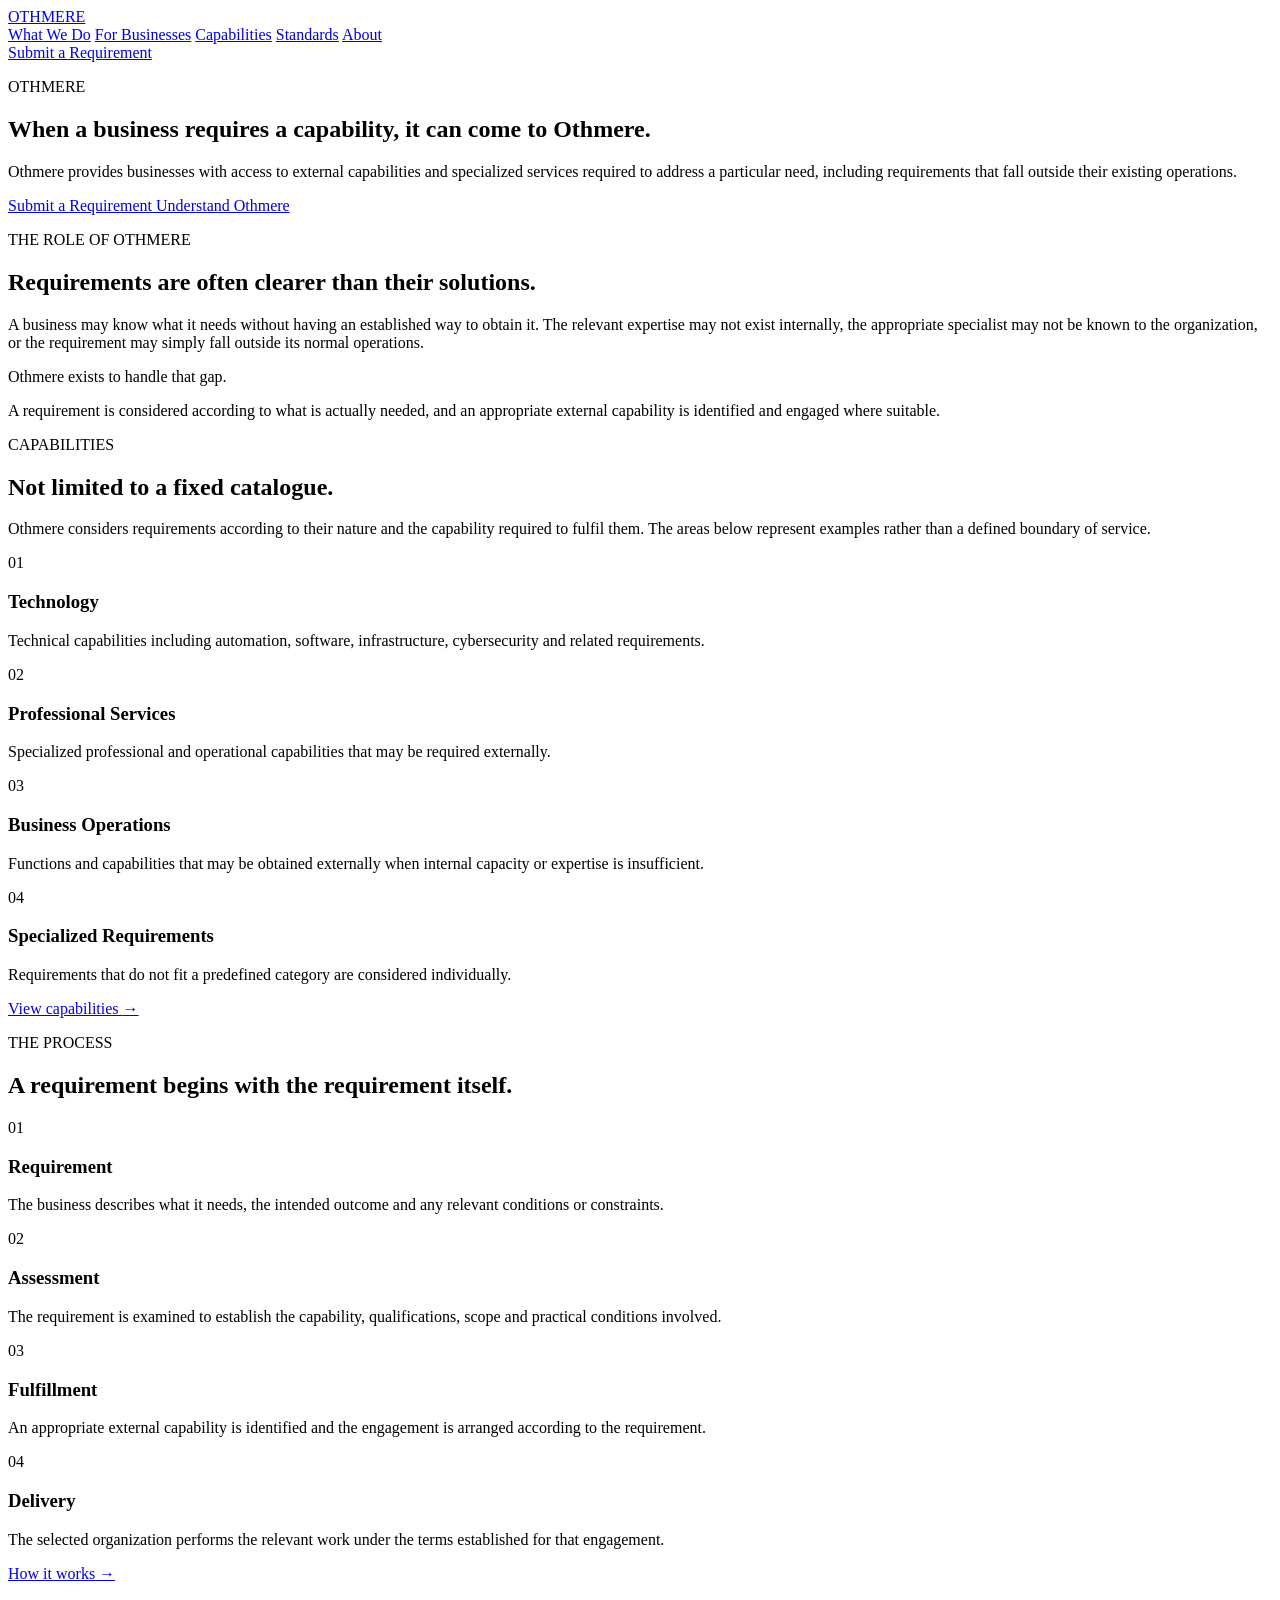
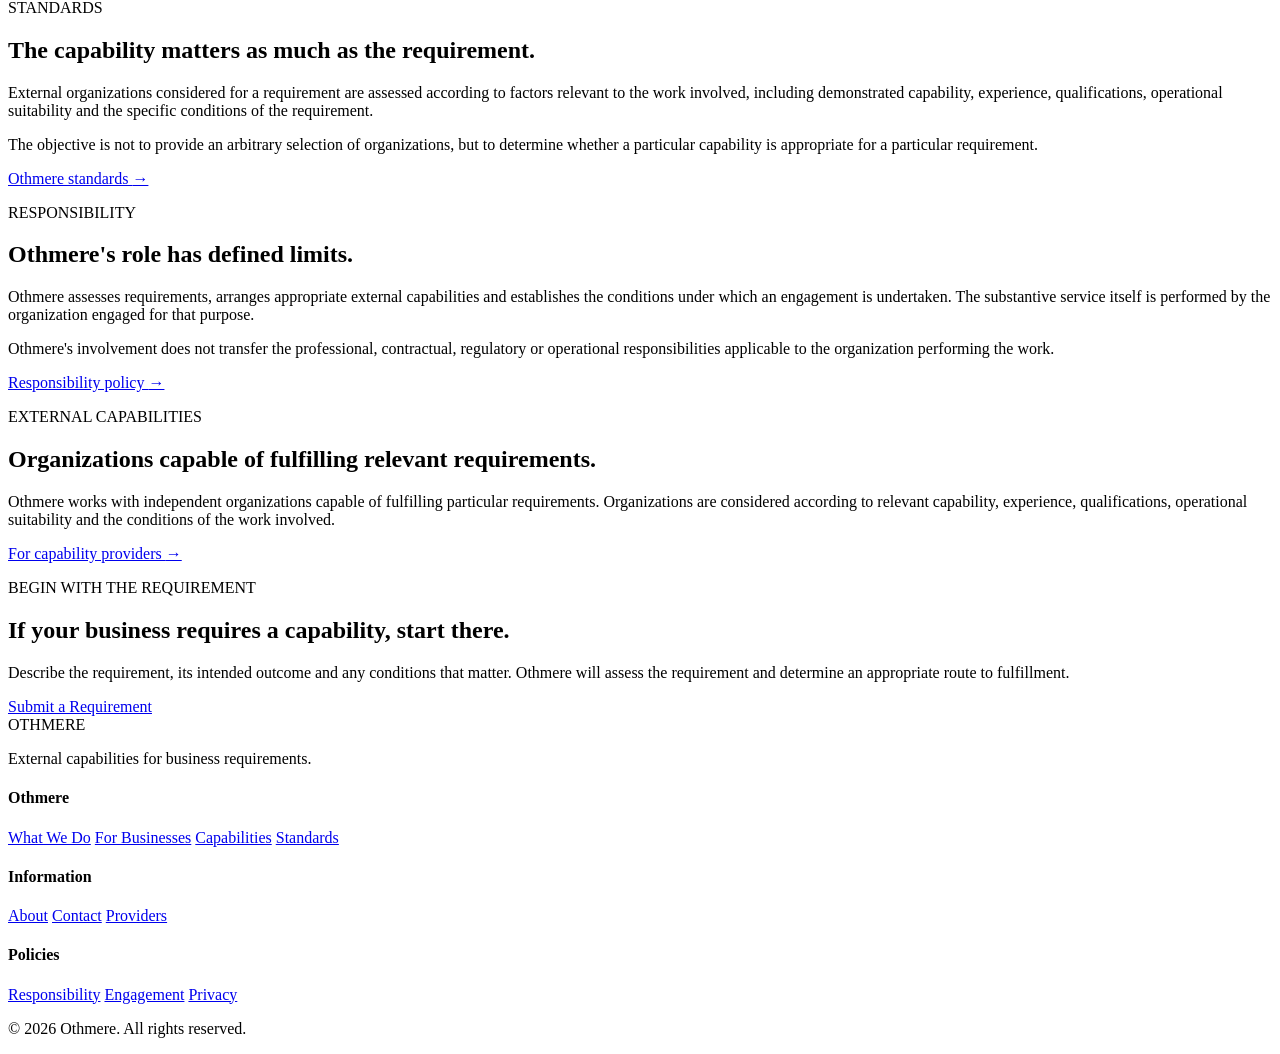
==== index.html @ 58659d44 "Create index.html" ====
<!DOCTYPE html>
<html lang="en">
<head>
    <meta charset="UTF-8">
    <meta name="viewport" content="width=device-width, initial-scale=1.0">

    <title>Othmere</title>

    <meta name="description" content="Othmere provides businesses with access to external capabilities required to address specific requirements.">

    <link rel="stylesheet" href="css/style.css">
</head>

<body>

    <header class="site-header">
        <div class="container header-inner">

            <a href="index.html" class="brand">
                OTHMERE
            </a>

            <nav class="main-nav">
                <a href="what-we-do/">What We Do</a>
                <a href="for-businesses/">For Businesses</a>
                <a href="capabilities/">Capabilities</a>
                <a href="standards/">Standards</a>
                <a href="about/">About</a>
            </nav>

            <a href="contact/" class="header-action">
                Submit a Requirement
            </a>

        </div>
    </header>


    <main>

        <!-- HERO -->

        <section class="hero">
            <div class="container hero-inner">

                <div class="hero-content">

                    <p class="eyebrow">
                        OTHMERE
                    </p>

                    <h1>
                        When a business requires a capability, it can come to Othmere.
                    </h1>

                    <p class="hero-text">
                        Othmere provides businesses with access to external capabilities and specialized services required to address a particular need, including requirements that fall outside their existing operations.
                    </p>

                    <div class="hero-actions">
                        <a href="contact/" class="button button-primary">
                            Submit a Requirement
                        </a>

                        <a href="what-we-do/" class="button button-secondary">
                            Understand Othmere
                        </a>
                    </div>

                </div>

            </div>
        </section>


        <!-- WHY OTHMERE EXISTS -->

        <section class="section section-introduction">
            <div class="container two-column">

                <div>
                    <p class="section-label">
                        THE ROLE OF OTHMERE
                    </p>

                    <h2>
                        Requirements are often clearer than their solutions.
                    </h2>
                </div>

                <div class="section-copy">

                    <p>
                        A business may know what it needs without having an established way to obtain it. The relevant expertise may not exist internally, the appropriate specialist may not be known to the organization, or the requirement may simply fall outside its normal operations.
                    </p>

                    <p>
                        Othmere exists to handle that gap.
                    </p>

                    <p>
                        A requirement is considered according to what is actually needed, and an appropriate external capability is identified and engaged where suitable.
                    </p>

                </div>

            </div>
        </section>


        <!-- CAPABILITIES -->

        <section class="section section-capabilities">
            <div class="container">

                <div class="section-heading">

                    <p class="section-label">
                        CAPABILITIES
                    </p>

                    <h2>
                        Not limited to a fixed catalogue.
                    </h2>

                    <p>
                        Othmere considers requirements according to their nature and the capability required to fulfil them. The areas below represent examples rather than a defined boundary of service.
                    </p>

                </div>


                <div class="capability-grid">

                    <article class="capability-card">
                        <span class="card-number">01</span>

                        <h3>Technology</h3>

                        <p>
                            Technical capabilities including automation, software, infrastructure, cybersecurity and related requirements.
                        </p>
                    </article>


                    <article class="capability-card">
                        <span class="card-number">02</span>

                        <h3>Professional Services</h3>

                        <p>
                            Specialized professional and operational capabilities that may be required externally.
                        </p>
                    </article>


                    <article class="capability-card">
                        <span class="card-number">03</span>

                        <h3>Business Operations</h3>

                        <p>
                            Functions and capabilities that may be obtained externally when internal capacity or expertise is insufficient.
                        </p>
                    </article>


                    <article class="capability-card">
                        <span class="card-number">04</span>

                        <h3>Specialized Requirements</h3>

                        <p>
                            Requirements that do not fit a predefined category are considered individually.
                        </p>
                    </article>

                </div>


                <div class="section-link">
                    <a href="capabilities/">
                        View capabilities
                        <span>→</span>
                    </a>
                </div>

            </div>
        </section>


        <!-- HOW IT WORKS -->

        <section class="section section-process">
            <div class="container">

                <div class="section-heading">

                    <p class="section-label">
                        THE PROCESS
                    </p>

                    <h2>
                        A requirement begins with the requirement itself.
                    </h2>

                </div>


                <div class="process-grid">

                    <article class="process-item">
                        <span class="process-number">01</span>

                        <h3>Requirement</h3>

                        <p>
                            The business describes what it needs, the intended outcome and any relevant conditions or constraints.
                        </p>
                    </article>


                    <article class="process-item">
                        <span class="process-number">02</span>

                        <h3>Assessment</h3>

                        <p>
                            The requirement is examined to establish the capability, qualifications, scope and practical conditions involved.
                        </p>
                    </article>


                    <article class="process-item">
                        <span class="process-number">03</span>

                        <h3>Fulfillment</h3>

                        <p>
                            An appropriate external capability is identified and the engagement is arranged according to the requirement.
                        </p>
                    </article>


                    <article class="process-item">
                        <span class="process-number">04</span>

                        <h3>Delivery</h3>

                        <p>
                            The selected organization performs the relevant work under the terms established for that engagement.
                        </p>
                    </article>

                </div>


                <div class="section-link">
                    <a href="how-it-works/">
                        How it works
                        <span>→</span>
                    </a>
                </div>

            </div>
        </section>


        <!-- STANDARDS -->

        <section class="section section-standards">
            <div class="container two-column">

                <div>
                    <p class="section-label">
                        STANDARDS
                    </p>

                    <h2>
                        The capability matters as much as the requirement.
                    </h2>
                </div>

                <div class="section-copy">

                    <p>
                        External organizations considered for a requirement are assessed according to factors relevant to the work involved, including demonstrated capability, experience, qualifications, operational suitability and the specific conditions of the requirement.
                    </p>

                    <p>
                        The objective is not to provide an arbitrary selection of organizations, but to determine whether a particular capability is appropriate for a particular requirement.
                    </p>

                    <a href="standards/" class="text-link">
                        Othmere standards
                        <span>→</span>
                    </a>

                </div>

            </div>
        </section>


        <!-- RESPONSIBILITY -->

        <section class="section section-responsibility">
            <div class="container responsibility-inner">

                <div>
                    <p class="section-label">
                        RESPONSIBILITY
                    </p>

                    <h2>
                        Othmere's role has defined limits.
                    </h2>
                </div>

                <div class="section-copy">

                    <p>
                        Othmere assesses requirements, arranges appropriate external capabilities and establishes the conditions under which an engagement is undertaken. The substantive service itself is performed by the organization engaged for that purpose.
                    </p>

                    <p>
                        Othmere's involvement does not transfer the professional, contractual, regulatory or operational responsibilities applicable to the organization performing the work.
                    </p>

                    <a href="policies/responsibility/" class="text-link">
                        Responsibility policy
                        <span>→</span>
                    </a>

                </div>

            </div>
        </section>


        <!-- PROVIDERS -->

        <section class="section section-providers">
            <div class="container provider-inner">

                <div>
                    <p class="section-label">
                        EXTERNAL CAPABILITIES
                    </p>

                    <h2>
                        Organizations capable of fulfilling relevant requirements.
                    </h2>
                </div>

                <div class="section-copy">

                    <p>
                        Othmere works with independent organizations capable of fulfilling particular requirements. Organizations are considered according to relevant capability, experience, qualifications, operational suitability and the conditions of the work involved.
                    </p>

                    <a href="providers/" class="text-link">
                        For capability providers
                        <span>→</span>
                    </a>

                </div>

            </div>
        </section>


        <!-- FINAL CTA -->

        <section class="section section-final">

            <div class="container final-inner">

                <p class="section-label">
                    BEGIN WITH THE REQUIREMENT
                </p>

                <h2>
                    If your business requires a capability, start there.
                </h2>

                <p>
                    Describe the requirement, its intended outcome and any conditions that matter. Othmere will assess the requirement and determine an appropriate route to fulfillment.
                </p>

                <a href="contact/" class="button button-primary">
                    Submit a Requirement
                </a>

            </div>

        </section>

    </main>


    <footer class="site-footer">

        <div class="container footer-grid">

            <div class="footer-brand">
                <div class="brand">
                    OTHMERE
                </div>

                <p>
                    External capabilities for business requirements.
                </p>
            </div>


            <div class="footer-column">

                <h4>Othmere</h4>

                <a href="what-we-do/">What We Do</a>
                <a href="for-businesses/">For Businesses</a>
                <a href="capabilities/">Capabilities</a>
                <a href="standards/">Standards</a>

            </div>


            <div class="footer-column">

                <h4>Information</h4>

                <a href="about/">About</a>
                <a href="contact/">Contact</a>
                <a href="providers/">Providers</a>

            </div>


            <div class="footer-column">

                <h4>Policies</h4>

                <a href="policies/responsibility/">Responsibility</a>
                <a href="policies/engagement/">Engagement</a>
                <a href="policies/privacy/">Privacy</a>

            </div>

        </div>


        <div class="container footer-bottom">

            <p>
                © 2026 Othmere. All rights reserved.
            </p>

        </div>

    </footer>


    <script src="js/main.js"></script>

</body>
  </html>
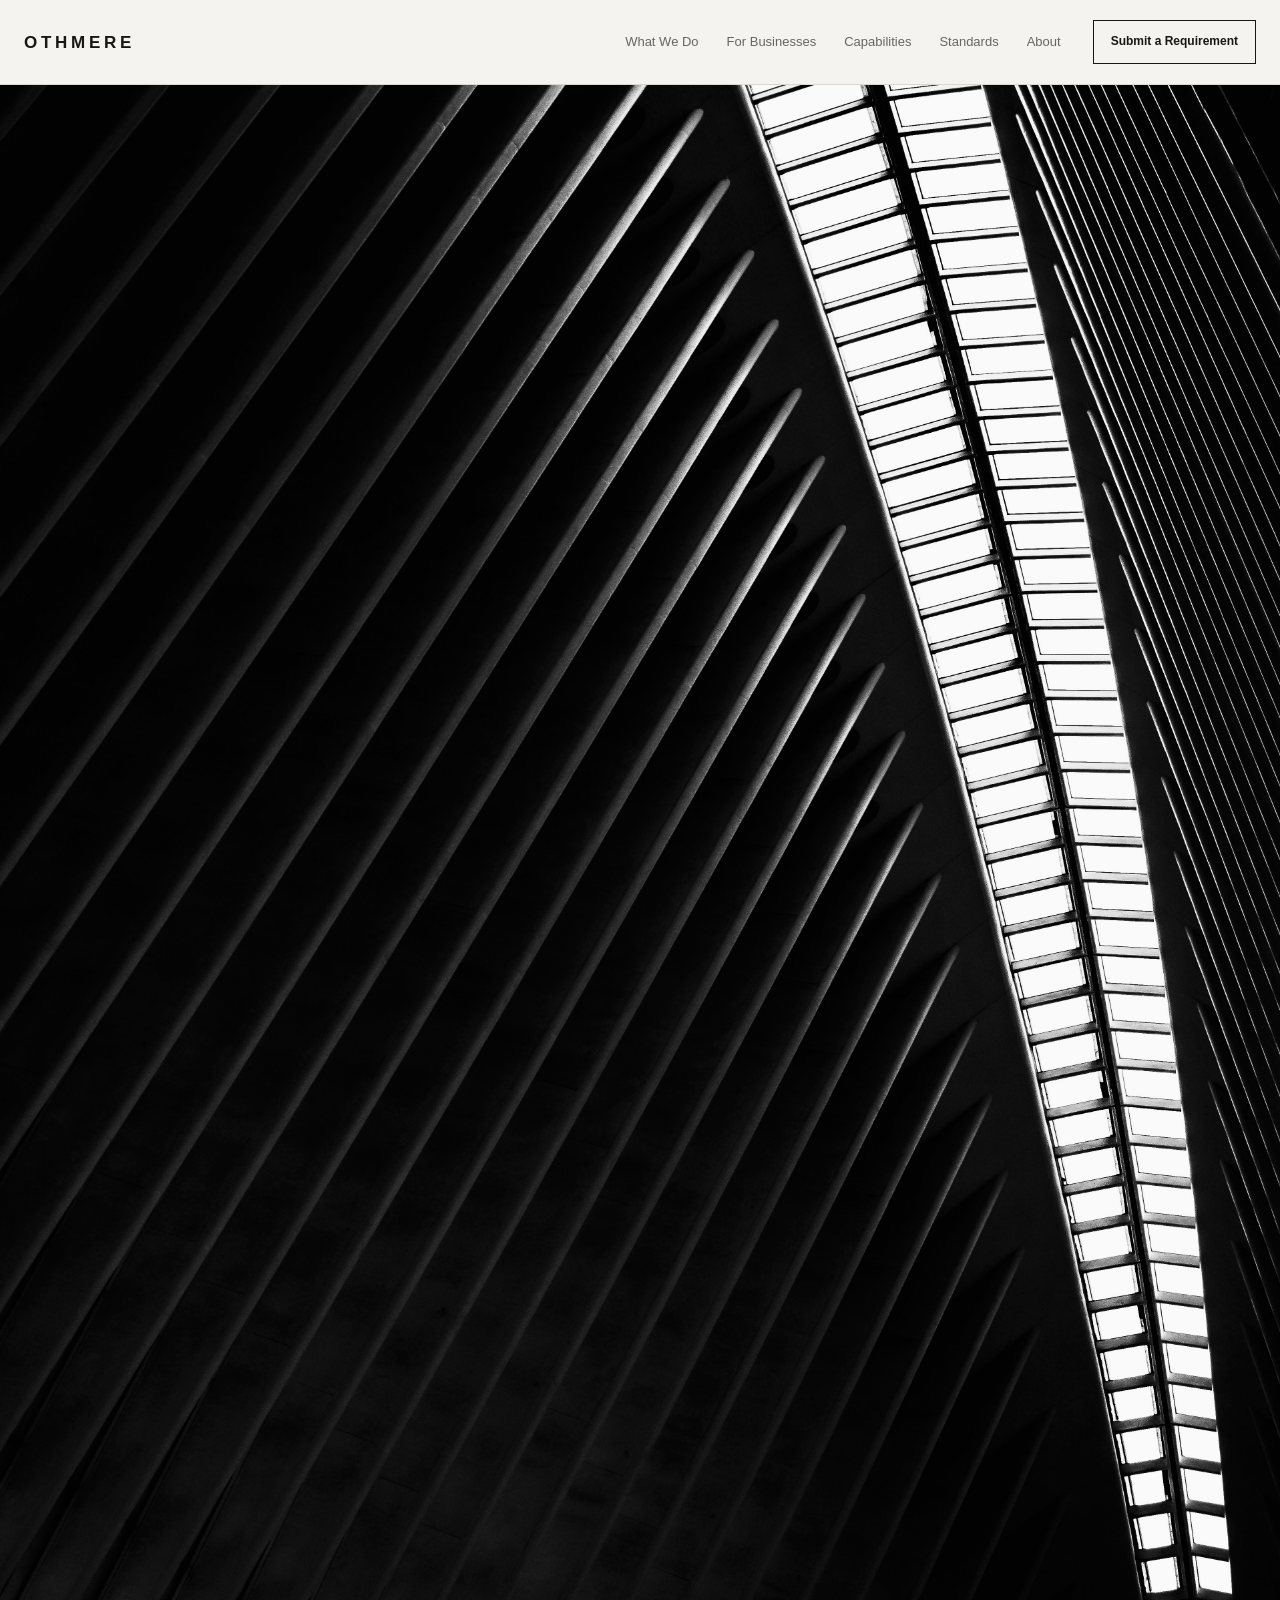
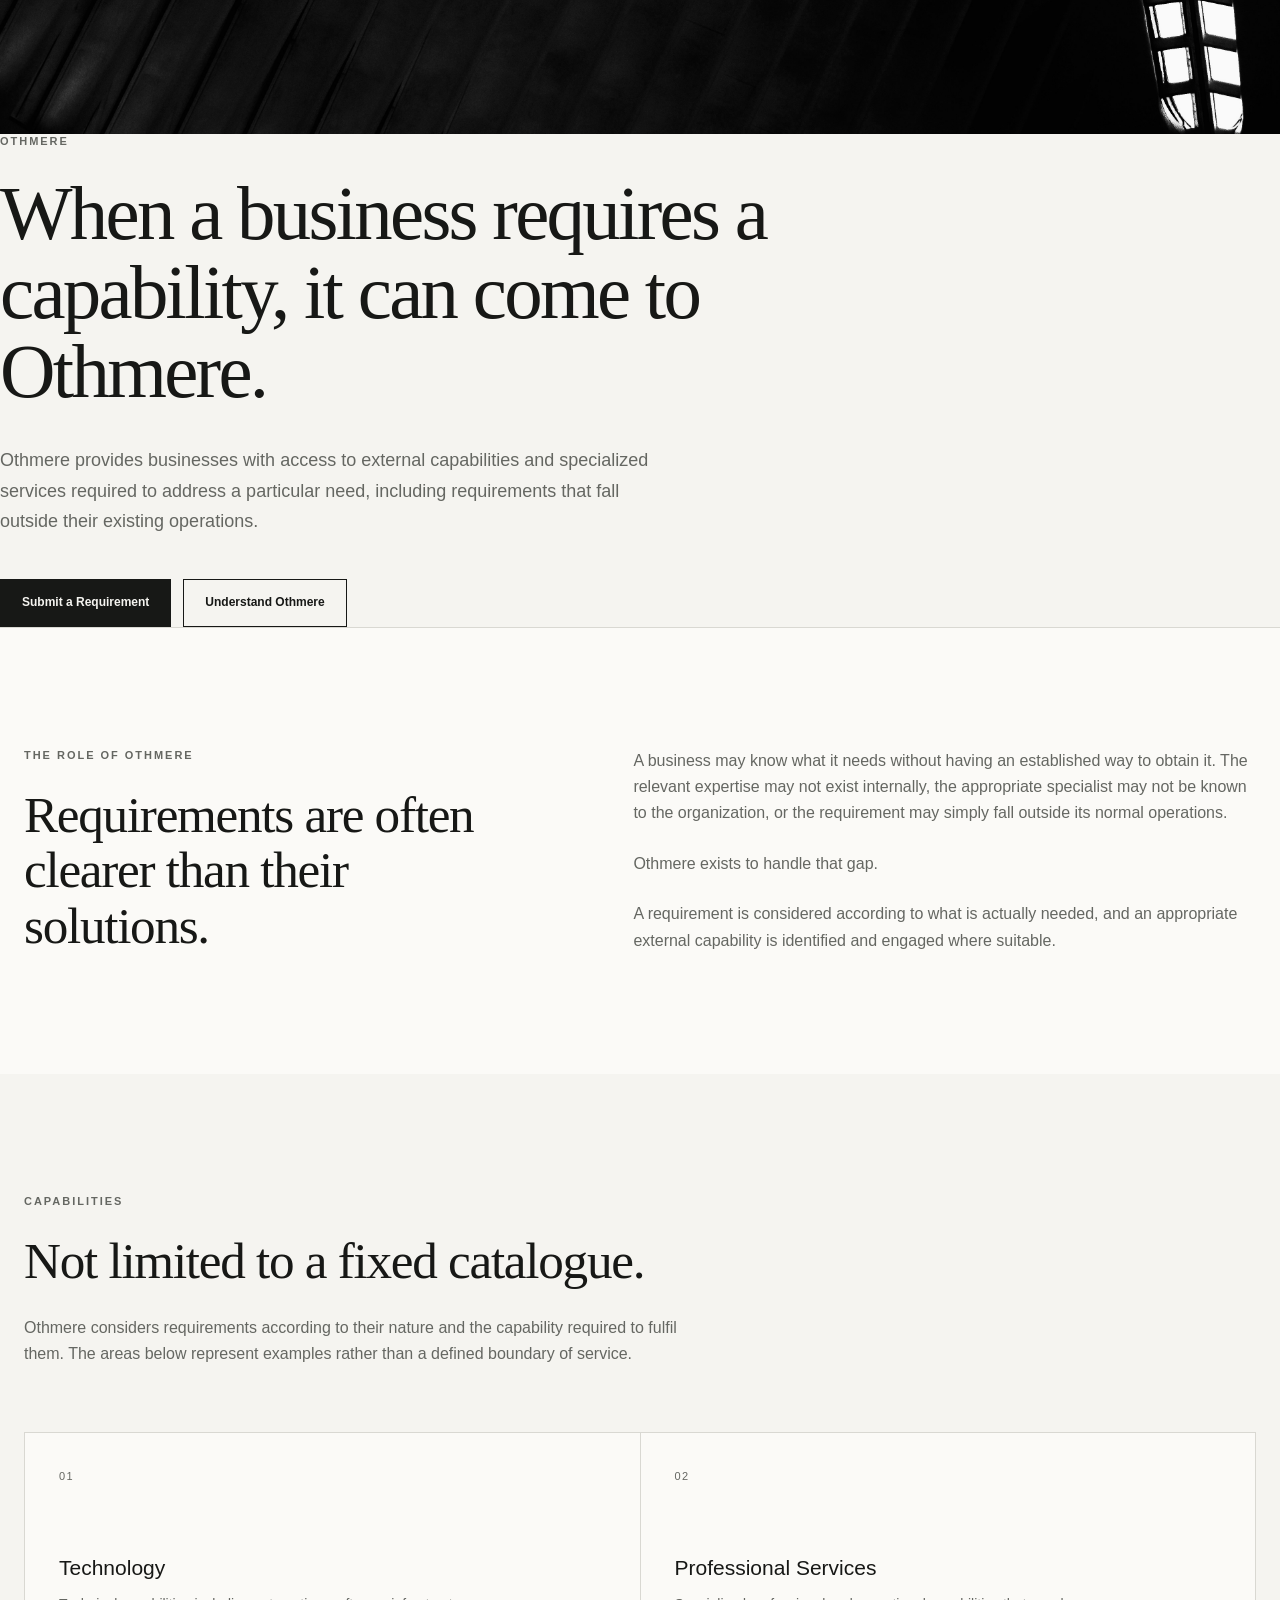
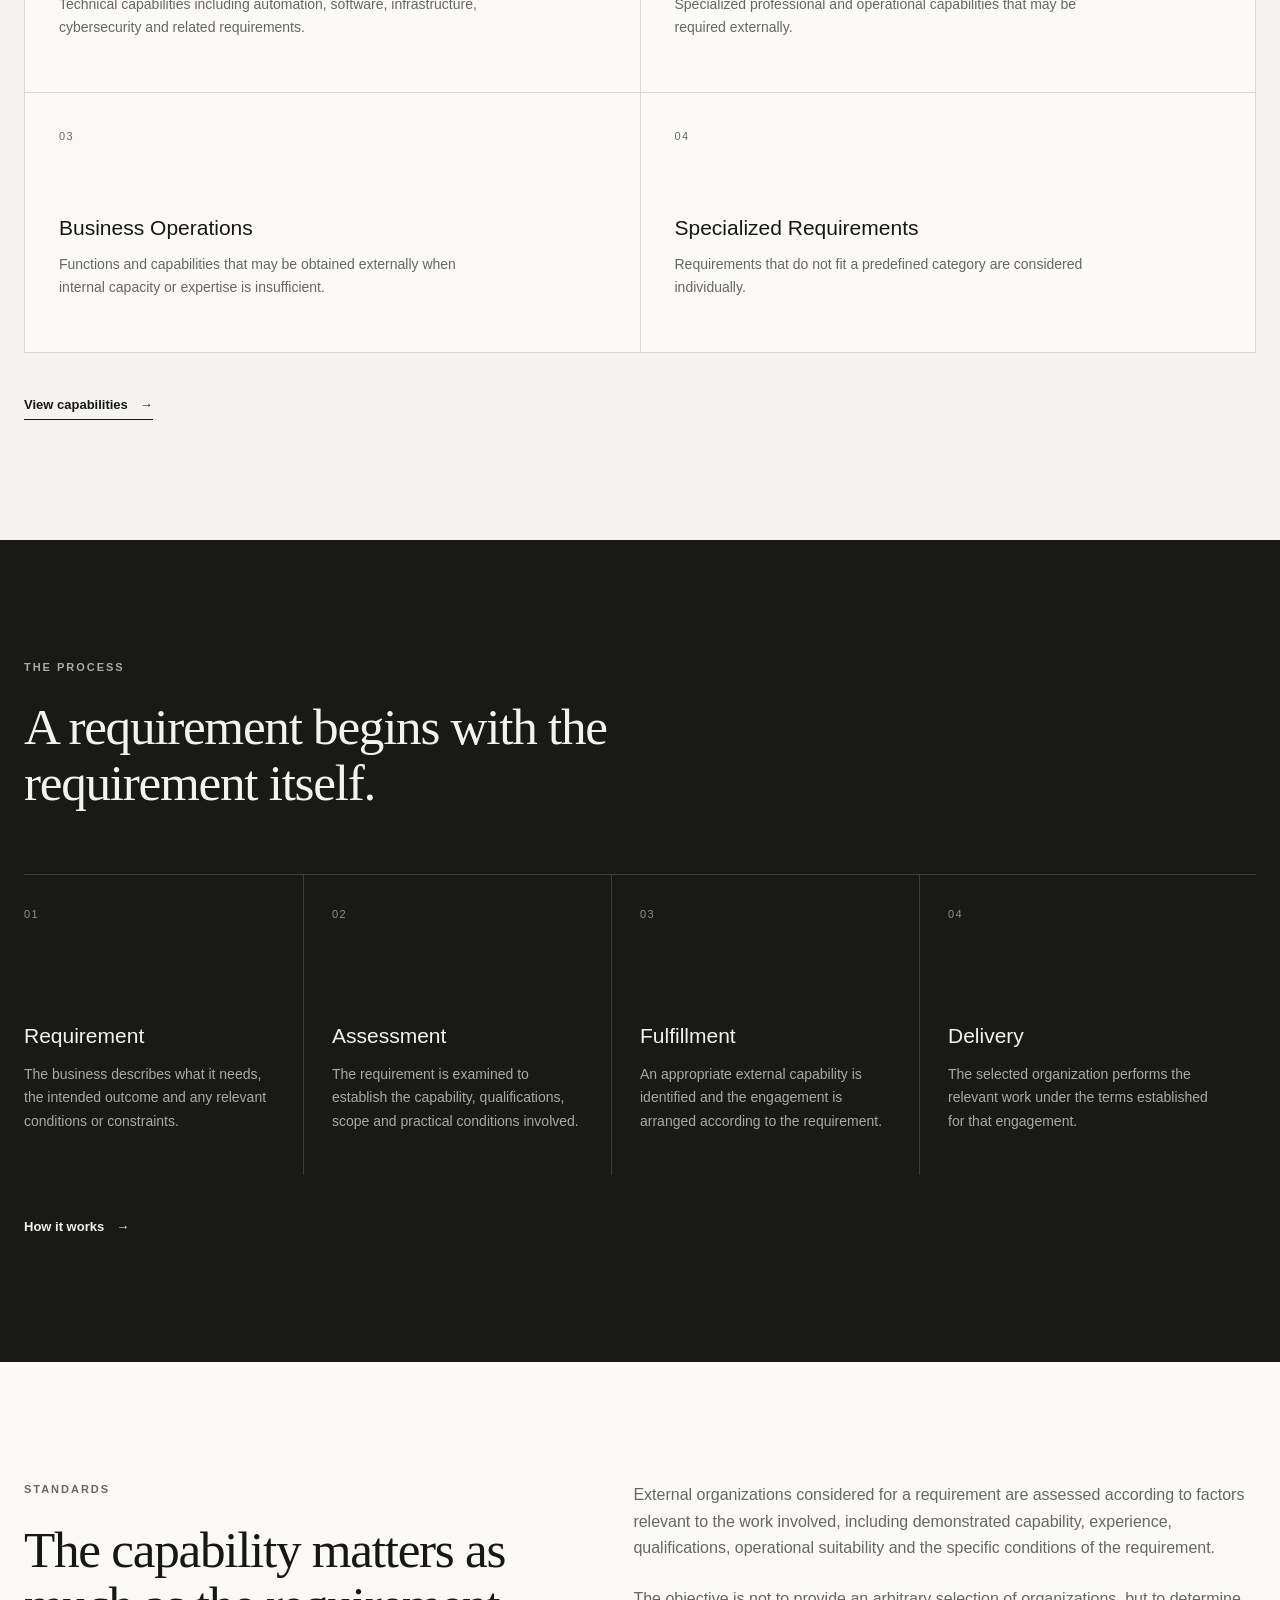
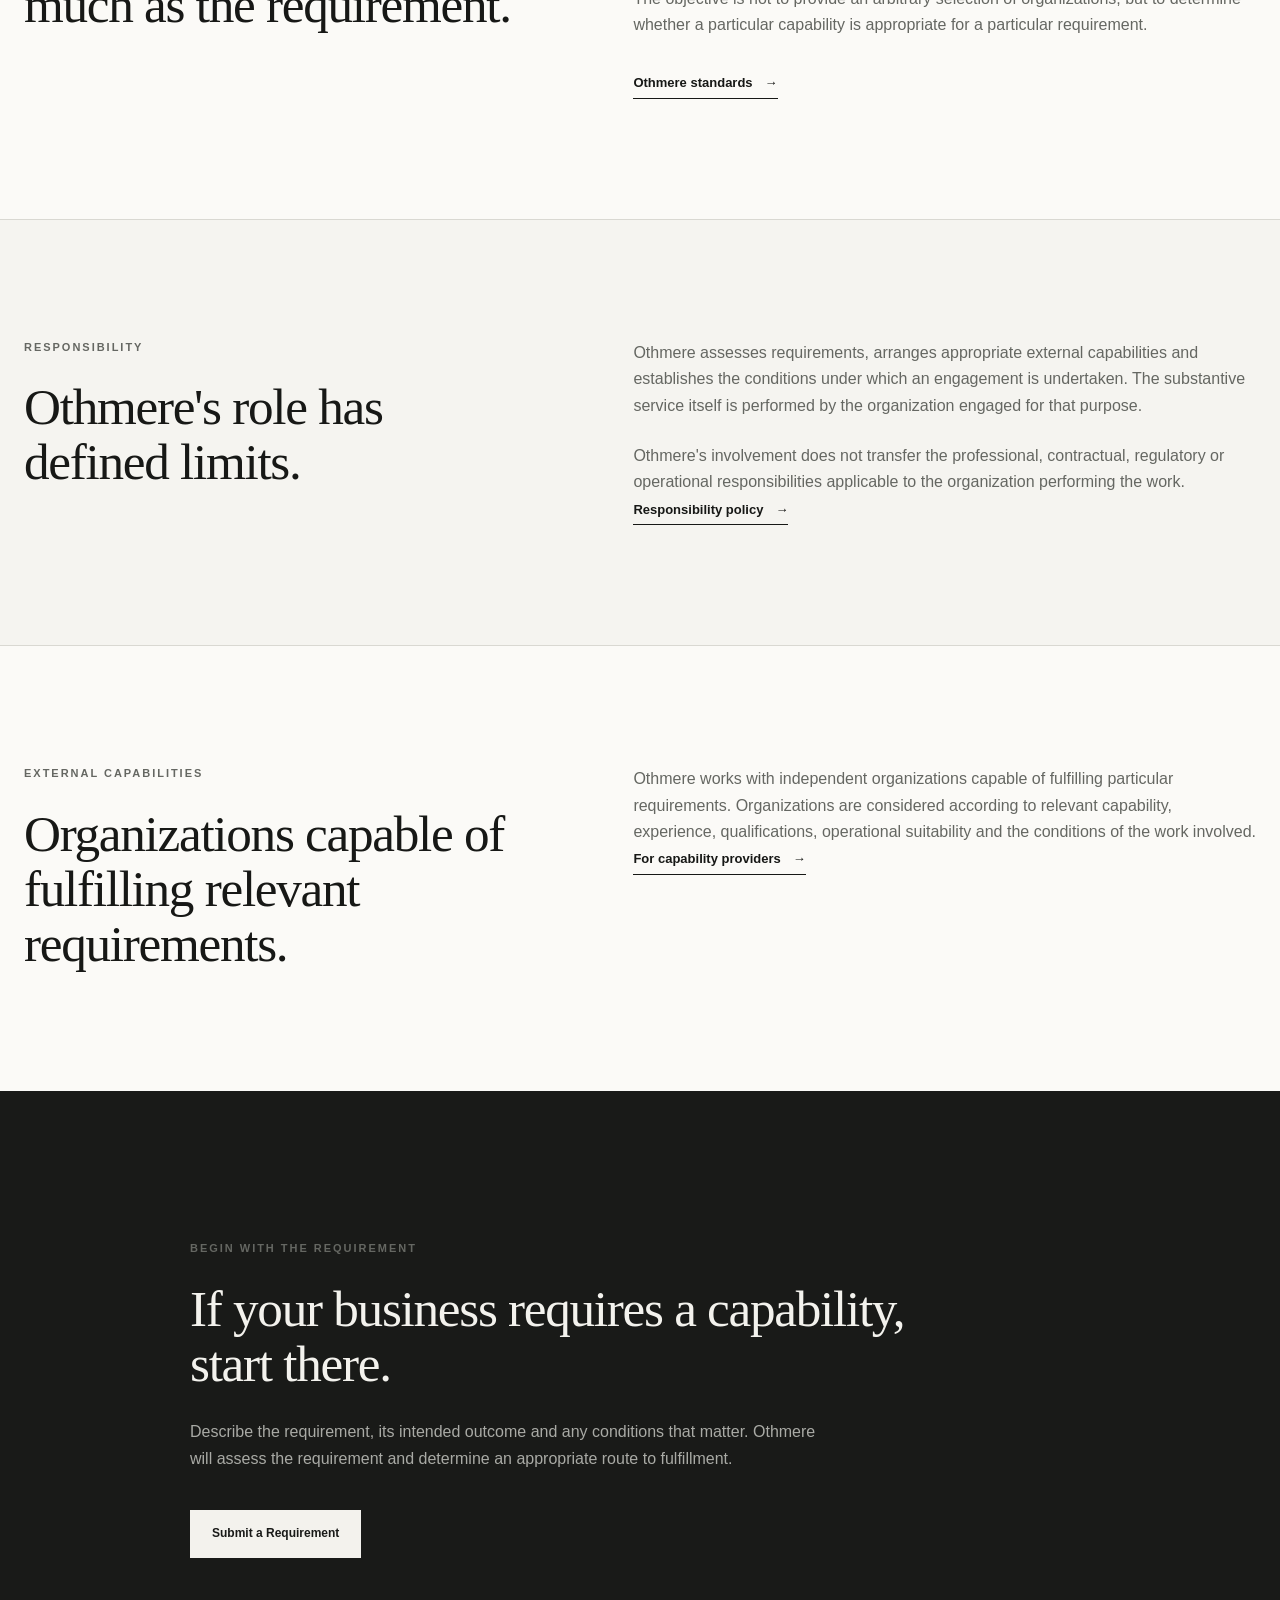
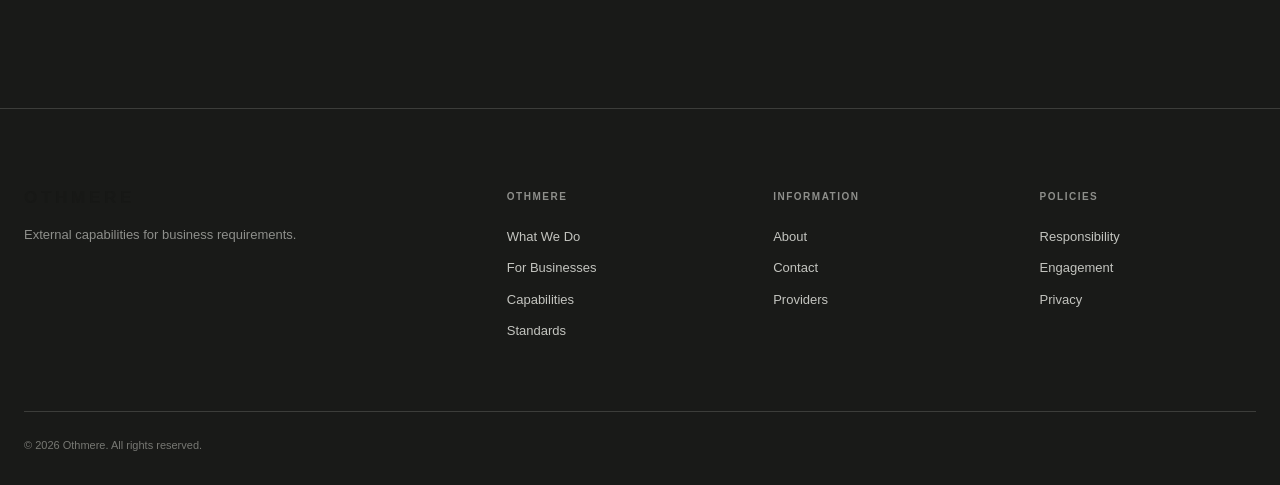
==== commit 8eef1423: "Update index.html" ====
--- a/index.html
+++ b/index.html
@@ -43,6 +43,13 @@
         <section class="hero">
             <div class="container hero-inner">
 
+                <div class="hero-image">
+                    <img
+                        src="assets/sebastian-schuster-qbbYCG1bVSA-unsplash.jpg"
+                        alt="Modern architectural structure"
+                    >
+                </div>
+
                 <div class="hero-content">
 
                     <p class="eyebrow">
@@ -464,4 +471,4 @@
     <script src="js/main.js"></script>
 
 </body>
-  </html>
+    </html>
--- a/css/style.css
+++ b/css/style.css
@@ -0,0 +1,690 @@
+/* =========================================================
+   OTHMERE
+   Global visual system
+   ========================================================= */
+
+:root {
+    --bg: #f5f4f0;
+    --surface: #fbfaf7;
+    --text: #171816;
+    --muted: #656762;
+    --line: #d9d8d2;
+    --dark: #191a18;
+    --dark-text: #f3f2ed;
+
+    --max-width: 1240px;
+    --content-width: 760px;
+
+    --serif: Georgia, "Times New Roman", serif;
+    --sans: Inter, Helvetica, Arial, sans-serif;
+}
+
+
+/* =========================================================
+   RESET
+   ========================================================= */
+
+* {
+    box-sizing: border-box;
+    margin: 0;
+    padding: 0;
+}
+
+html {
+    scroll-behavior: smooth;
+}
+
+body {
+    background: var(--bg);
+    color: var(--text);
+    font-family: var(--sans);
+    font-size: 16px;
+    line-height: 1.65;
+    -webkit-font-smoothing: antialiased;
+}
+
+img {
+    display: block;
+    max-width: 100%;
+}
+
+a {
+    color: inherit;
+    text-decoration: none;
+}
+
+button,
+input,
+textarea,
+select {
+    font: inherit;
+}
+
+
+/* =========================================================
+   GLOBAL
+   ========================================================= */
+
+.container {
+    width: min(calc(100% - 48px), var(--max-width));
+    margin: 0 auto;
+}
+
+.section {
+    padding: 120px 0;
+}
+
+.section-label,
+.eyebrow {
+    margin-bottom: 24px;
+    color: var(--muted);
+    font-size: 11px;
+    font-weight: 600;
+    letter-spacing: 0.18em;
+    line-height: 1.4;
+    text-transform: uppercase;
+}
+
+h1,
+h2,
+h3 {
+    font-weight: 400;
+}
+
+h1,
+h2 {
+    font-family: var(--serif);
+}
+
+h1 {
+    max-width: 900px;
+    font-size: clamp(48px, 6vw, 82px);
+    line-height: 1.03;
+    letter-spacing: -0.035em;
+}
+
+h2 {
+    max-width: 760px;
+    font-size: clamp(38px, 4vw, 58px);
+    line-height: 1.08;
+    letter-spacing: -0.025em;
+}
+
+h3 {
+    font-size: 21px;
+    line-height: 1.25;
+}
+
+p {
+    color: var(--muted);
+}
+
+.section-copy {
+    max-width: var(--content-width);
+}
+
+.section-copy p + p {
+    margin-top: 24px;
+}
+
+
+/* =========================================================
+   HEADER
+   ========================================================= */
+
+.site-header {
+    position: relative;
+    z-index: 20;
+    border-bottom: 1px solid var(--line);
+    background: rgba(245, 244, 240, 0.94);
+}
+
+.header-inner {
+    min-height: 84px;
+    display: flex;
+    align-items: center;
+    justify-content: space-between;
+    gap: 32px;
+}
+
+.brand {
+    color: var(--text);
+    font-size: 17px;
+    font-weight: 600;
+    letter-spacing: 0.22em;
+    line-height: 1;
+}
+
+.main-nav {
+    display: flex;
+    align-items: center;
+    gap: 28px;
+    margin-left: auto;
+}
+
+.main-nav a {
+    position: relative;
+    color: var(--muted);
+    font-size: 13px;
+    transition: color 180ms ease;
+}
+
+.main-nav a:hover {
+    color: var(--text);
+}
+
+.main-nav a::after {
+    content: "";
+    position: absolute;
+    left: 0;
+    right: 100%;
+    bottom: -5px;
+    height: 1px;
+    background: var(--text);
+    transition: right 180ms ease;
+}
+
+.main-nav a:hover::after {
+    right: 0;
+}
+
+.header-action {
+    border: 1px solid var(--text);
+    padding: 11px 17px;
+    font-size: 12px;
+    font-weight: 600;
+    white-space: nowrap;
+    transition:
+        background 180ms ease,
+        color 180ms ease;
+}
+
+.header-action:hover {
+    background: var(--text);
+    color: var(--bg);
+}
+
+
+/* =========================================================
+   BUTTONS
+   ========================================================= */
+
+.hero-actions {
+    display: flex;
+    flex-wrap: wrap;
+    gap: 12px;
+    margin-top: 42px;
+}
+
+.button {
+    display: inline-flex;
+    align-items: center;
+    justify-content: center;
+    min-height: 48px;
+    padding: 0 21px;
+    border: 1px solid var(--text);
+    font-size: 12px;
+    font-weight: 600;
+    transition:
+        background 180ms ease,
+        color 180ms ease,
+        border-color 180ms ease;
+}
+
+.button-primary {
+    background: var(--text);
+    color: var(--bg);
+}
+
+.button-primary:hover {
+    background: transparent;
+    color: var(--text);
+}
+
+.button-secondary {
+    background: transparent;
+    color: var(--text);
+}
+
+.button-secondary:hover {
+    background: var(--text);
+    color: var(--bg);
+}
+
+
+/* =========================================================
+   HERO
+   ========================================================= */
+
+.hero {
+    min-height: 730px;
+    display: flex;
+    align-items: center;
+    border-bottom: 1px solid var(--line);
+}
+
+.hero-inner {
+    width: 100%;
+}
+
+.hero-content {
+    max-width: 1050px;
+}
+
+.hero-text {
+    max-width: 650px;
+    margin-top: 34px;
+    font-size: 18px;
+    line-height: 1.7;
+}
+
+
+/* =========================================================
+   INTRODUCTION
+   ========================================================= */
+
+.section-introduction {
+    background: var(--surface);
+}
+
+.two-column {
+    display: grid;
+    grid-template-columns: minmax(280px, 0.9fr) minmax(320px, 1.1fr);
+    gap: 100px;
+}
+
+.section-introduction h2,
+.section-standards h2,
+.section-responsibility h2,
+.section-providers h2 {
+    max-width: 540px;
+}
+
+
+/* =========================================================
+   CAPABILITIES
+   ========================================================= */
+
+.section-heading {
+    max-width: 850px;
+    margin-bottom: 64px;
+}
+
+.section-heading > p:last-child {
+    max-width: 680px;
+    margin-top: 26px;
+}
+
+.capability-grid {
+    display: grid;
+    grid-template-columns: repeat(2, 1fr);
+    border-top: 1px solid var(--line);
+    border-left: 1px solid var(--line);
+}
+
+.capability-card {
+    min-height: 260px;
+    padding: 34px;
+    border-right: 1px solid var(--line);
+    border-bottom: 1px solid var(--line);
+    background: var(--surface);
+    transition: background 180ms ease;
+}
+
+.capability-card:hover {
+    background: #eeede8;
+}
+
+.card-number {
+    display: block;
+    margin-bottom: 70px;
+    color: var(--muted);
+    font-size: 11px;
+    letter-spacing: 0.12em;
+}
+
+.capability-card p {
+    max-width: 440px;
+    margin-top: 12px;
+    font-size: 14px;
+}
+
+.section-link {
+    margin-top: 38px;
+}
+
+.section-link a,
+.text-link {
+    display: inline-flex;
+    align-items: center;
+    gap: 12px;
+    border-bottom: 1px solid var(--text);
+    padding-bottom: 4px;
+    font-size: 13px;
+    font-weight: 600;
+}
+
+.section-link span,
+.text-link span {
+    transition: transform 180ms ease;
+}
+
+.section-link a:hover span,
+.text-link:hover span {
+    transform: translateX(5px);
+}
+
+
+/* =========================================================
+   PROCESS
+   ========================================================= */
+
+.section-process {
+    background: var(--dark);
+    color: var(--dark-text);
+}
+
+.section-process .section-label,
+.section-process p {
+    color: #a9aaa5;
+}
+
+.section-process h2,
+.section-process h3 {
+    color: var(--dark-text);
+}
+
+.process-grid {
+    display: grid;
+    grid-template-columns: repeat(4, 1fr);
+    border-top: 1px solid #3c3d3a;
+}
+
+.process-item {
+    min-height: 300px;
+    padding: 30px 28px 30px 0;
+    margin-right: 28px;
+    border-right: 1px solid #3c3d3a;
+}
+
+.process-item:last-child {
+    border-right: 0;
+    margin-right: 0;
+}
+
+.process-number {
+    display: block;
+    margin-bottom: 100px;
+    color: #8e8f8b;
+    font-size: 11px;
+    letter-spacing: 0.12em;
+}
+
+.process-item p {
+    margin-top: 14px;
+    font-size: 14px;
+}
+
+
+/* =========================================================
+   STANDARDS
+   ========================================================= */
+
+.section-standards {
+    background: var(--surface);
+}
+
+.section-standards .text-link {
+    margin-top: 34px;
+}
+
+
+/* =========================================================
+   RESPONSIBILITY
+   ========================================================= */
+
+.section-responsibility {
+    border-top: 1px solid var(--line);
+    border-bottom: 1px solid var(--line);
+}
+
+.responsibility-inner {
+    display: grid;
+    grid-template-columns: minmax(280px, 0.9fr) minmax(320px, 1.1fr);
+    gap: 100px;
+}
+
+
+/* =========================================================
+   PROVIDERS
+   ========================================================= */
+
+.section-providers {
+    background: var(--surface);
+}
+
+.provider-inner {
+    display: grid;
+    grid-template-columns: minmax(280px, 0.9fr) minmax(320px, 1.1fr);
+    gap: 100px;
+}
+
+
+/* =========================================================
+   FINAL SECTION
+   ========================================================= */
+
+.section-final {
+    padding: 150px 0;
+    background: var(--dark);
+    color: var(--dark-text);
+}
+
+.final-inner {
+    max-width: 900px;
+}
+
+.final-inner h2 {
+    max-width: 800px;
+    color: var(--dark-text);
+}
+
+.final-inner > p:not(.section-label) {
+    max-width: 650px;
+    margin-top: 28px;
+    color: #a9aaa5;
+}
+
+.final-inner .button {
+    margin-top: 38px;
+}
+
+.final-inner .button-primary {
+    background: var(--dark-text);
+    color: var(--dark);
+    border-color: var(--dark-text);
+}
+
+.final-inner .button-primary:hover {
+    background: transparent;
+    color: var(--dark-text);
+}
+
+
+/* =========================================================
+   FOOTER
+   ========================================================= */
+
+.site-footer {
+    padding: 80px 0 30px;
+    background: var(--dark);
+    color: var(--dark-text);
+    border-top: 1px solid #3c3d3a;
+}
+
+.footer-grid {
+    display: grid;
+    grid-template-columns: 2fr repeat(3, 1fr);
+    gap: 50px;
+}
+
+.footer-brand p {
+    max-width: 280px;
+    margin-top: 18px;
+    color: #8e8f8b;
+    font-size: 13px;
+}
+
+.footer-column {
+    display: flex;
+    flex-direction: column;
+    align-items: flex-start;
+    gap: 10px;
+}
+
+.footer-column h4 {
+    margin-bottom: 10px;
+    color: #8e8f8b;
+    font-size: 10px;
+    font-weight: 600;
+    letter-spacing: 0.15em;
+    text-transform: uppercase;
+}
+
+.footer-column a {
+    color: #c3c4bf;
+    font-size: 13px;
+    transition: color 180ms ease;
+}
+
+.footer-column a:hover {
+    color: #fff;
+}
+
+.footer-bottom {
+    margin-top: 70px;
+    padding-top: 24px;
+    border-top: 1px solid #3c3d3a;
+}
+
+.footer-bottom p {
+    color: #777873;
+    font-size: 11px;
+}
+
+
+/* =========================================================
+   RESPONSIVE
+   ========================================================= */
+
+@media (max-width: 1000px) {
+
+    .main-nav {
+        display: none;
+    }
+
+    .two-column,
+    .responsibility-inner,
+    .provider-inner {
+        grid-template-columns: 1fr;
+        gap: 50px;
+    }
+
+    .process-grid {
+        grid-template-columns: repeat(2, 1fr);
+        row-gap: 40px;
+    }
+
+    .process-item:nth-child(2) {
+        border-right: 0;
+        margin-right: 0;
+    }
+
+    .footer-grid {
+        grid-template-columns: 1.5fr repeat(3, 1fr);
+    }
+}
+
+
+@media (max-width: 700px) {
+
+    .container {
+        width: min(calc(100% - 32px), var(--max-width));
+    }
+
+    .section {
+        padding: 80px 0;
+    }
+
+    .hero {
+        min-height: 650px;
+    }
+
+    h1 {
+        font-size: clamp(42px, 12vw, 64px);
+    }
+
+    h2 {
+        font-size: 38px;
+    }
+
+    .hero-text {
+        font-size: 16px;
+    }
+
+    .header-inner {
+        min-height: 72px;
+    }
+
+    .header-action {
+        padding: 9px 12px;
+        font-size: 10px;
+    }
+
+    .brand {
+        font-size: 15px;
+    }
+
+    .capability-grid {
+        grid-template-columns: 1fr;
+    }
+
+    .process-grid {
+        grid-template-columns: 1fr;
+    }
+
+    .process-item,
+    .process-item:nth-child(2) {
+        min-height: auto;
+        padding: 28px 0;
+        margin-right: 0;
+        border-right: 0;
+        border-bottom: 1px solid #3c3d3a;
+    }
+
+    .process-item:last-child {
+        border-bottom: 0;
+    }
+
+    .process-number {
+        margin-bottom: 45px;
+    }
+
+    .footer-grid {
+        grid-template-columns: 1fr 1fr;
+        row-gap: 45px;
+    }
+
+    .footer-brand {
+        grid-column: 1 / -1;
+    }
+
+    .hero-actions {
+        flex-direction: column;
+        align-items: stretch;
+    }
+
+    .button {
+        width: 100%;
+    }
+  }
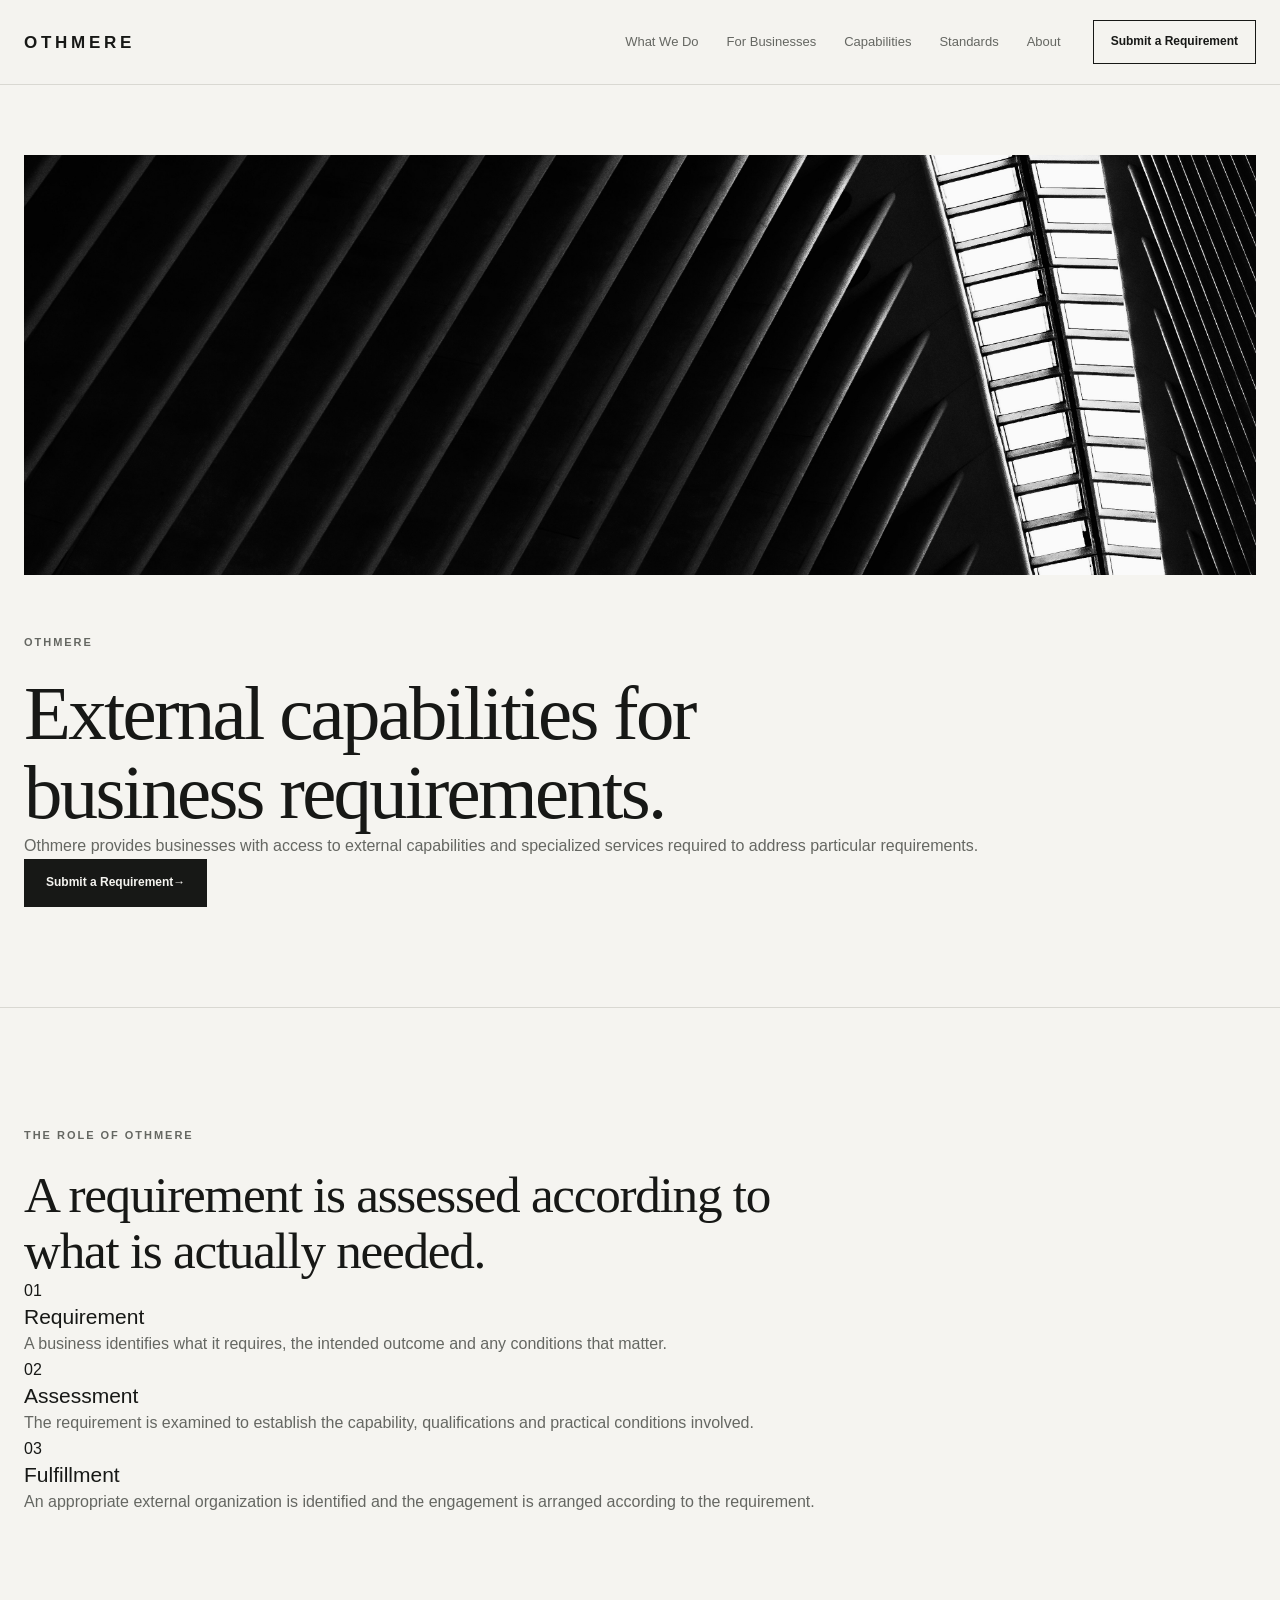
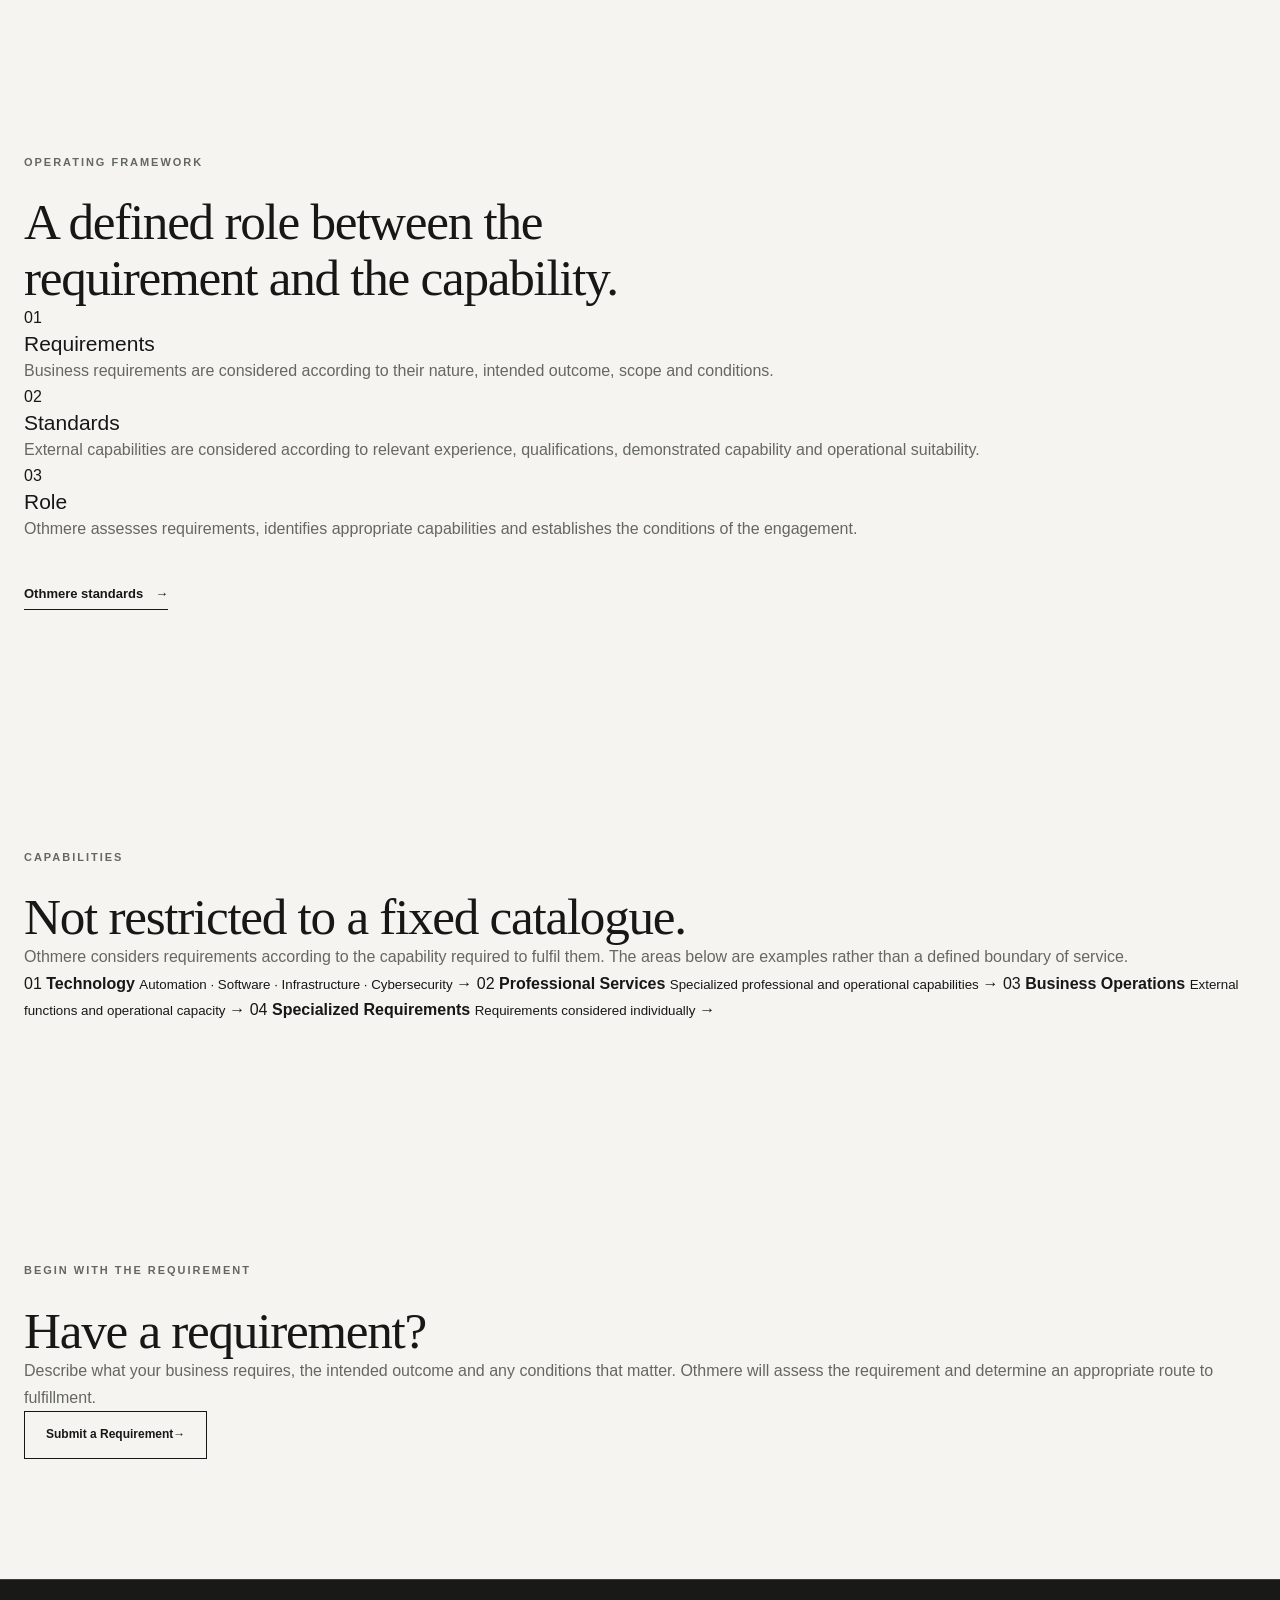
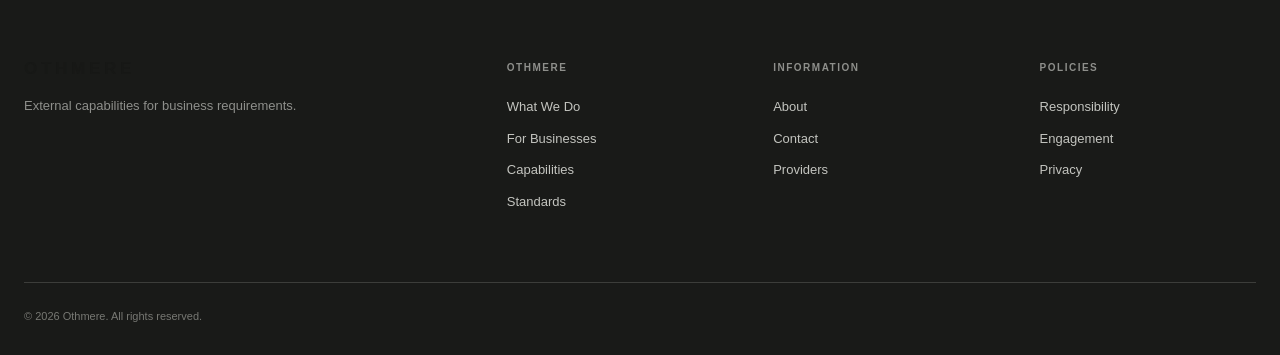
==== commit 6976416b: "Update index.html" ====
--- a/index.html
+++ b/index.html
@@ -12,6 +12,8 @@
 </head>
 
 <body>
+
+    <!-- HEADER -->
 
     <header class="site-header">
         <div class="container header-inner">
@@ -38,10 +40,13 @@
 
     <main>
 
-        <!-- HERO -->
+        <!-- =================================================
+             HERO
+             ================================================= -->
 
         <section class="hero">
-            <div class="container hero-inner">
+
+            <div class="container">
 
                 <div class="hero-image">
                     <img
@@ -50,367 +55,372 @@
                     >
                 </div>
 
-                <div class="hero-content">
-
-                    <p class="eyebrow">
-                        OTHMERE
-                    </p>
-
-                    <h1>
-                        When a business requires a capability, it can come to Othmere.
-                    </h1>
-
-                    <p class="hero-text">
-                        Othmere provides businesses with access to external capabilities and specialized services required to address a particular need, including requirements that fall outside their existing operations.
-                    </p>
-
-                    <div class="hero-actions">
+                <div class="hero-layout">
+
+                    <div class="hero-heading">
+
+                        <p class="eyebrow">
+                            OTHMERE
+                        </p>
+
+                        <h1>
+                            External capabilities for business requirements.
+                        </h1>
+
+                    </div>
+
+
+                    <div class="hero-description">
+
+                        <p>
+                            Othmere provides businesses with access to external capabilities and specialized services required to address particular requirements.
+                        </p>
+
                         <a href="contact/" class="button button-primary">
                             Submit a Requirement
+                            <span>→</span>
                         </a>
 
-                        <a href="what-we-do/" class="button button-secondary">
-                            Understand Othmere
-                        </a>
                     </div>
 
                 </div>
 
             </div>
+
         </section>
 
 
-        <!-- WHY OTHMERE EXISTS -->
-
-        <section class="section section-introduction">
-            <div class="container two-column">
-
-                <div>
+        <!-- =================================================
+             WHAT OTHMERE DOES
+             ================================================= -->
+
+        <section class="section section-role">
+
+            <div class="container">
+
+                <div class="section-intro">
+
                     <p class="section-label">
                         THE ROLE OF OTHMERE
                     </p>
 
                     <h2>
-                        Requirements are often clearer than their solutions.
+                        A requirement is assessed according to what is actually needed.
                     </h2>
-                </div>
-
-                <div class="section-copy">
-
-                    <p>
-                        A business may know what it needs without having an established way to obtain it. The relevant expertise may not exist internally, the appropriate specialist may not be known to the organization, or the requirement may simply fall outside its normal operations.
+
+                </div>
+
+
+                <div class="role-grid">
+
+                    <article class="role-item">
+
+                        <span class="role-number">
+                            01
+                        </span>
+
+                        <h3>
+                            Requirement
+                        </h3>
+
+                        <p>
+                            A business identifies what it requires, the intended outcome and any conditions that matter.
+                        </p>
+
+                    </article>
+
+
+                    <article class="role-item">
+
+                        <span class="role-number">
+                            02
+                        </span>
+
+                        <h3>
+                            Assessment
+                        </h3>
+
+                        <p>
+                            The requirement is examined to establish the capability, qualifications and practical conditions involved.
+                        </p>
+
+                    </article>
+
+
+                    <article class="role-item">
+
+                        <span class="role-number">
+                            03
+                        </span>
+
+                        <h3>
+                            Fulfillment
+                        </h3>
+
+                        <p>
+                            An appropriate external organization is identified and the engagement is arranged according to the requirement.
+                        </p>
+
+                    </article>
+
+                </div>
+
+            </div>
+
+        </section>
+
+
+        <!-- =================================================
+             OPERATING FRAMEWORK
+             ================================================= -->
+
+        <section class="section section-framework">
+
+            <div class="container">
+
+                <div class="framework-header">
+
+                    <p class="section-label">
+                        OPERATING FRAMEWORK
                     </p>
 
-                    <p>
-                        Othmere exists to handle that gap.
-                    </p>
-
-                    <p>
-                        A requirement is considered according to what is actually needed, and an appropriate external capability is identified and engaged where suitable.
-                    </p>
-
-                </div>
-
-            </div>
+                    <h2>
+                        A defined role between the requirement and the capability.
+                    </h2>
+
+                </div>
+
+
+                <div class="framework-grid">
+
+                    <article class="framework-item">
+
+                        <span class="framework-number">
+                            01
+                        </span>
+
+                        <h3>
+                            Requirements
+                        </h3>
+
+                        <p>
+                            Business requirements are considered according to their nature, intended outcome, scope and conditions.
+                        </p>
+
+                    </article>
+
+
+                    <article class="framework-item">
+
+                        <span class="framework-number">
+                            02
+                        </span>
+
+                        <h3>
+                            Standards
+                        </h3>
+
+                        <p>
+                            External capabilities are considered according to relevant experience, qualifications, demonstrated capability and operational suitability.
+                        </p>
+
+                    </article>
+
+
+                    <article class="framework-item">
+
+                        <span class="framework-number">
+                            03
+                        </span>
+
+                        <h3>
+                            Role
+                        </h3>
+
+                        <p>
+                            Othmere assesses requirements, identifies appropriate capabilities and establishes the conditions of the engagement.
+                        </p>
+
+                    </article>
+
+                </div>
+
+
+                <div class="section-link">
+
+                    <a href="standards/">
+                        Othmere standards
+                        <span>→</span>
+                    </a>
+
+                </div>
+
+            </div>
+
         </section>
 
 
-        <!-- CAPABILITIES -->
+        <!-- =================================================
+             CAPABILITIES
+             ================================================= -->
 
         <section class="section section-capabilities">
+
             <div class="container">
 
-                <div class="section-heading">
+                <div class="section-intro">
 
                     <p class="section-label">
                         CAPABILITIES
                     </p>
 
                     <h2>
-                        Not limited to a fixed catalogue.
+                        Not restricted to a fixed catalogue.
                     </h2>
 
+                    <p class="section-lead">
+                        Othmere considers requirements according to the capability required to fulfil them. The areas below are examples rather than a defined boundary of service.
+                    </p>
+
+                </div>
+
+
+                <div class="capability-list">
+
+                    <a href="capabilities/" class="capability-row">
+
+                        <span>
+                            01
+                        </span>
+
+                        <strong>
+                            Technology
+                        </strong>
+
+                        <small>
+                            Automation · Software · Infrastructure · Cybersecurity
+                        </small>
+
+                        <b>
+                            →
+                        </b>
+
+                    </a>
+
+
+                    <a href="capabilities/" class="capability-row">
+
+                        <span>
+                            02
+                        </span>
+
+                        <strong>
+                            Professional Services
+                        </strong>
+
+                        <small>
+                            Specialized professional and operational capabilities
+                        </small>
+
+                        <b>
+                            →
+                        </b>
+
+                    </a>
+
+
+                    <a href="capabilities/" class="capability-row">
+
+                        <span>
+                            03
+                        </span>
+
+                        <strong>
+                            Business Operations
+                        </strong>
+
+                        <small>
+                            External functions and operational capacity
+                        </small>
+
+                        <b>
+                            →
+                        </b>
+
+                    </a>
+
+
+                    <a href="capabilities/" class="capability-row">
+
+                        <span>
+                            04
+                        </span>
+
+                        <strong>
+                            Specialized Requirements
+                        </strong>
+
+                        <small>
+                            Requirements considered individually
+                        </small>
+
+                        <b>
+                            →
+                        </b>
+
+                    </a>
+
+                </div>
+
+            </div>
+
+        </section>
+
+
+        <!-- =================================================
+             REQUIREMENT CTA
+             ================================================= -->
+
+        <section class="section section-requirement">
+
+            <div class="container">
+
+                <div class="requirement-inner">
+
+                    <p class="section-label">
+                        BEGIN WITH THE REQUIREMENT
+                    </p>
+
+                    <h2>
+                        Have a requirement?
+                    </h2>
+
                     <p>
-                        Othmere considers requirements according to their nature and the capability required to fulfil them. The areas below represent examples rather than a defined boundary of service.
+                        Describe what your business requires, the intended outcome and any conditions that matter. Othmere will assess the requirement and determine an appropriate route to fulfillment.
                     </p>
 
-                </div>
-
-
-                <div class="capability-grid">
-
-                    <article class="capability-card">
-                        <span class="card-number">01</span>
-
-                        <h3>Technology</h3>
-
-                        <p>
-                            Technical capabilities including automation, software, infrastructure, cybersecurity and related requirements.
-                        </p>
-                    </article>
-
-
-                    <article class="capability-card">
-                        <span class="card-number">02</span>
-
-                        <h3>Professional Services</h3>
-
-                        <p>
-                            Specialized professional and operational capabilities that may be required externally.
-                        </p>
-                    </article>
-
-
-                    <article class="capability-card">
-                        <span class="card-number">03</span>
-
-                        <h3>Business Operations</h3>
-
-                        <p>
-                            Functions and capabilities that may be obtained externally when internal capacity or expertise is insufficient.
-                        </p>
-                    </article>
-
-
-                    <article class="capability-card">
-                        <span class="card-number">04</span>
-
-                        <h3>Specialized Requirements</h3>
-
-                        <p>
-                            Requirements that do not fit a predefined category are considered individually.
-                        </p>
-                    </article>
-
-                </div>
-
-
-                <div class="section-link">
-                    <a href="capabilities/">
-                        View capabilities
+                    <a href="contact/" class="button button-light">
+                        Submit a Requirement
                         <span>→</span>
                     </a>
-                </div>
-
-            </div>
+
+                </div>
+
+            </div>
+
         </section>
 
-
-        <!-- HOW IT WORKS -->
-
-        <section class="section section-process">
-            <div class="container">
-
-                <div class="section-heading">
-
-                    <p class="section-label">
-                        THE PROCESS
-                    </p>
-
-                    <h2>
-                        A requirement begins with the requirement itself.
-                    </h2>
-
-                </div>
-
-
-                <div class="process-grid">
-
-                    <article class="process-item">
-                        <span class="process-number">01</span>
-
-                        <h3>Requirement</h3>
-
-                        <p>
-                            The business describes what it needs, the intended outcome and any relevant conditions or constraints.
-                        </p>
-                    </article>
-
-
-                    <article class="process-item">
-                        <span class="process-number">02</span>
-
-                        <h3>Assessment</h3>
-
-                        <p>
-                            The requirement is examined to establish the capability, qualifications, scope and practical conditions involved.
-                        </p>
-                    </article>
-
-
-                    <article class="process-item">
-                        <span class="process-number">03</span>
-
-                        <h3>Fulfillment</h3>
-
-                        <p>
-                            An appropriate external capability is identified and the engagement is arranged according to the requirement.
-                        </p>
-                    </article>
-
-
-                    <article class="process-item">
-                        <span class="process-number">04</span>
-
-                        <h3>Delivery</h3>
-
-                        <p>
-                            The selected organization performs the relevant work under the terms established for that engagement.
-                        </p>
-                    </article>
-
-                </div>
-
-
-                <div class="section-link">
-                    <a href="how-it-works/">
-                        How it works
-                        <span>→</span>
-                    </a>
-                </div>
-
-            </div>
-        </section>
-
-
-        <!-- STANDARDS -->
-
-        <section class="section section-standards">
-            <div class="container two-column">
-
-                <div>
-                    <p class="section-label">
-                        STANDARDS
-                    </p>
-
-                    <h2>
-                        The capability matters as much as the requirement.
-                    </h2>
-                </div>
-
-                <div class="section-copy">
-
-                    <p>
-                        External organizations considered for a requirement are assessed according to factors relevant to the work involved, including demonstrated capability, experience, qualifications, operational suitability and the specific conditions of the requirement.
-                    </p>
-
-                    <p>
-                        The objective is not to provide an arbitrary selection of organizations, but to determine whether a particular capability is appropriate for a particular requirement.
-                    </p>
-
-                    <a href="standards/" class="text-link">
-                        Othmere standards
-                        <span>→</span>
-                    </a>
-
-                </div>
-
-            </div>
-        </section>
-
-
-        <!-- RESPONSIBILITY -->
-
-        <section class="section section-responsibility">
-            <div class="container responsibility-inner">
-
-                <div>
-                    <p class="section-label">
-                        RESPONSIBILITY
-                    </p>
-
-                    <h2>
-                        Othmere's role has defined limits.
-                    </h2>
-                </div>
-
-                <div class="section-copy">
-
-                    <p>
-                        Othmere assesses requirements, arranges appropriate external capabilities and establishes the conditions under which an engagement is undertaken. The substantive service itself is performed by the organization engaged for that purpose.
-                    </p>
-
-                    <p>
-                        Othmere's involvement does not transfer the professional, contractual, regulatory or operational responsibilities applicable to the organization performing the work.
-                    </p>
-
-                    <a href="policies/responsibility/" class="text-link">
-                        Responsibility policy
-                        <span>→</span>
-                    </a>
-
-                </div>
-
-            </div>
-        </section>
-
-
-        <!-- PROVIDERS -->
-
-        <section class="section section-providers">
-            <div class="container provider-inner">
-
-                <div>
-                    <p class="section-label">
-                        EXTERNAL CAPABILITIES
-                    </p>
-
-                    <h2>
-                        Organizations capable of fulfilling relevant requirements.
-                    </h2>
-                </div>
-
-                <div class="section-copy">
-
-                    <p>
-                        Othmere works with independent organizations capable of fulfilling particular requirements. Organizations are considered according to relevant capability, experience, qualifications, operational suitability and the conditions of the work involved.
-                    </p>
-
-                    <a href="providers/" class="text-link">
-                        For capability providers
-                        <span>→</span>
-                    </a>
-
-                </div>
-
-            </div>
-        </section>
-
-
-        <!-- FINAL CTA -->
-
-        <section class="section section-final">
-
-            <div class="container final-inner">
-
-                <p class="section-label">
-                    BEGIN WITH THE REQUIREMENT
-                </p>
-
-                <h2>
-                    If your business requires a capability, start there.
-                </h2>
-
-                <p>
-                    Describe the requirement, its intended outcome and any conditions that matter. Othmere will assess the requirement and determine an appropriate route to fulfillment.
-                </p>
-
-                <a href="contact/" class="button button-primary">
-                    Submit a Requirement
-                </a>
-
-            </div>
-
-        </section>
-
     </main>
 
 
+    <!-- FOOTER -->
+
     <footer class="site-footer">
 
         <div class="container footer-grid">
 
             <div class="footer-brand">
+
                 <div class="brand">
                     OTHMERE
                 </div>
@@ -418,39 +428,73 @@
                 <p>
                     External capabilities for business requirements.
                 </p>
+
             </div>
 
 
             <div class="footer-column">
 
-                <h4>Othmere</h4>
-
-                <a href="what-we-do/">What We Do</a>
-                <a href="for-businesses/">For Businesses</a>
-                <a href="capabilities/">Capabilities</a>
-                <a href="standards/">Standards</a>
+                <h4>
+                    Othmere
+                </h4>
+
+                <a href="what-we-do/">
+                    What We Do
+                </a>
+
+                <a href="for-businesses/">
+                    For Businesses
+                </a>
+
+                <a href="capabilities/">
+                    Capabilities
+                </a>
+
+                <a href="standards/">
+                    Standards
+                </a>
 
             </div>
 
 
             <div class="footer-column">
 
-                <h4>Information</h4>
-
-                <a href="about/">About</a>
-                <a href="contact/">Contact</a>
-                <a href="providers/">Providers</a>
+                <h4>
+                    Information
+                </h4>
+
+                <a href="about/">
+                    About
+                </a>
+
+                <a href="contact/">
+                    Contact
+                </a>
+
+                <a href="providers/">
+                    Providers
+                </a>
 
             </div>
 
 
             <div class="footer-column">
 
-                <h4>Policies</h4>
-
-                <a href="policies/responsibility/">Responsibility</a>
-                <a href="policies/engagement/">Engagement</a>
-                <a href="policies/privacy/">Privacy</a>
+                <h4>
+                    Policies
+                </h4>
+
+                <a href="policies/responsibility/">
+                    Responsibility
+                </a>
+
+                <a href="policies/engagement/">
+                    Engagement
+                </a>
+
+                <a href="policies/privacy/">
+                    Privacy
+                </a>
 
             </div>
 
@@ -471,4 +515,4 @@
     <script src="js/main.js"></script>
 
 </body>
-    </html>
+                </html>
--- a/css/style.css
+++ b/css/style.css
@@ -257,14 +257,26 @@
    ========================================================= */
 
 .hero {
-    min-height: 730px;
-    display: flex;
-    align-items: center;
     border-bottom: 1px solid var(--line);
+    padding: 70px 0 100px;
 }
 
 .hero-inner {
     width: 100%;
+}
+
+.hero-image {
+    width: 100%;
+    height: 420px;
+    margin-bottom: 60px;
+    overflow: hidden;
+}
+
+.hero-image img {
+    width: 100%;
+    height: 100%;
+    object-fit: cover;
+    object-position: center;
 }
 
 .hero-content {
@@ -617,7 +629,12 @@
     }
 
     .hero {
-        min-height: 650px;
+        padding: 40px 0 70px;
+    }
+
+    .hero-image {
+        height: 260px;
+        margin-bottom: 40px;
     }
 
     h1 {
@@ -687,4 +704,4 @@
     .button {
         width: 100%;
     }
-  }
+}
